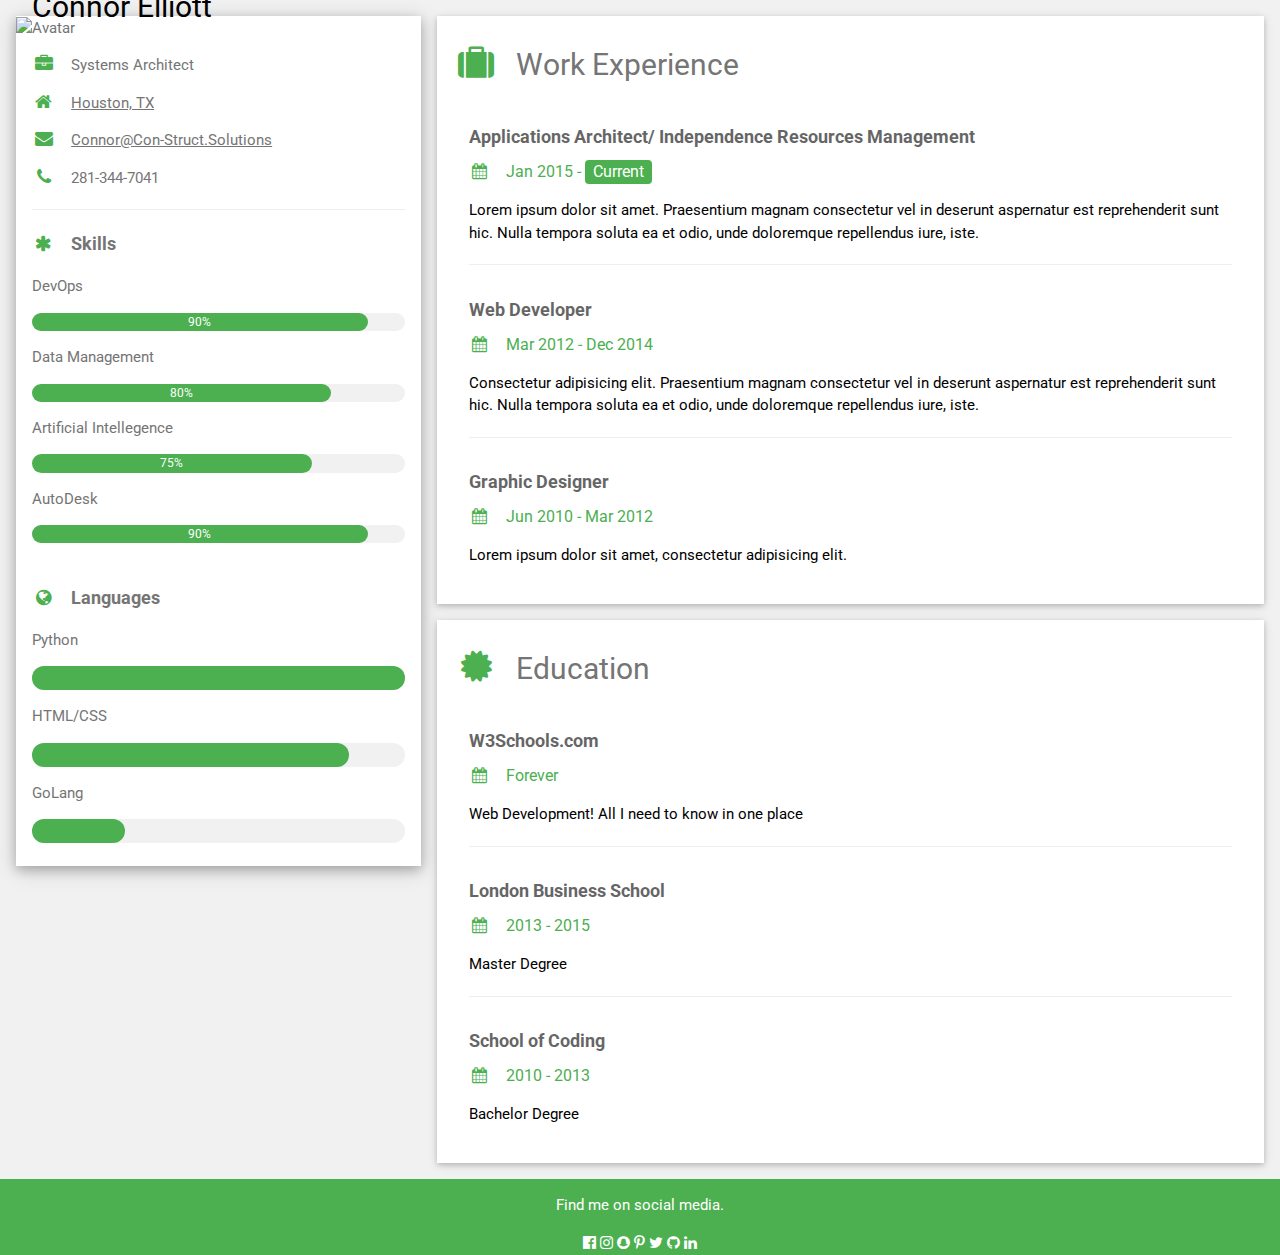
==== index.html @ 58356116 "Create index.html" ====
<!DOCTYPE html>
<html>
<title>Connor Elliott</title>
<meta charset="UTF-8">
<meta name="viewport" content="width=device-width, initial-scale=1">
<link rel="stylesheet" href="https://www.w3schools.com/w3css/4/w3.css">
<link rel='stylesheet' href='https://fonts.googleapis.com/css?family=Roboto'>
<link rel="stylesheet" href="https://cdnjs.cloudflare.com/ajax/libs/font-awesome/4.7.0/css/font-awesome.min.css">
<style>
html,body,h1,h2,h3,h4,h5,h6 {font-family: "Roboto", sans-serif}
</style>
<body class="w3-light-grey">

<!-- Page Container -->
<div class="w3-content w3-margin-top" style="max-width:1400px;">

  <!-- The Grid -->
  <div class="w3-row-padding">

    <!-- Left Column -->
    <div class="w3-third">

      <div class="w3-white w3-text-grey w3-card-4">
        <div class="w3-display-container">
          <img src="/w3images/avatar_hat.jpg" style="width:100%" alt="Avatar">
          <div class="w3-display-bottomleft w3-container w3-text-black">
            <h2>Connor Elliott</h2>
          </div>
        </div>
        <div class="w3-container">
          <p><i class="fa fa-briefcase fa-fw w3-margin-right w3-large w3-text-green"></i>Systems Architect</p>
          <p><i class="fa fa-home fa-fw w3-margin-right w3-large w3-text-green"></i><a href="https://goo.gl/maps/wrRQdWt1Neczyw5R8" target="_blank">Houston, TX</a></p>
          <p><i class="fa fa-envelope fa-fw w3-margin-right w3-large w3-text-green"></i><a href="mailto:Connor@Con-Struct.Solutions">Connor@Con-Struct.Solutions</a></p>
          <p><a href="tel:281-344-7041"><i class="fa fa-phone fa-fw w3-margin-right w3-large w3-text-green"></i></a>281-344-7041</p>
          <hr>

          <p class="w3-large"><b><i class="fa fa-asterisk fa-fw w3-margin-right w3-text-green"></i>Skills</b></p>
          <p>DevOps</p>
          <div class="w3-light-grey w3-round-xlarge w3-small">
            <div class="w3-container w3-center w3-round-xlarge w3-green" style="width:90%">90%</div>
          </div>
          <p>Data Management</p>
          <div class="w3-light-grey w3-round-xlarge w3-small">
            <div class="w3-container w3-center w3-round-xlarge w3-green" style="width:80%">
              <div class="w3-center w3-text-white">80%</div>
            </div>
          </div>
          <p>Artificial Intellegence</p>
          <div class="w3-light-grey w3-round-xlarge w3-small">
            <div class="w3-container w3-center w3-round-xlarge w3-green" style="width:75%">75%</div>
          </div>
          <p>AutoDesk</p>
          <div class="w3-light-grey w3-round-xlarge w3-small">
            <div class="w3-container w3-center w3-round-xlarge w3-green" style="width:90%">90%</div>
          </div>
          <br>

          <p class="w3-large w3-text-theme"><b><i class="fa fa-globe fa-fw w3-margin-right w3-text-green"></i>Languages</b></p>
          <p>Python</p>
          <div class="w3-light-grey w3-round-xlarge">
            <div class="w3-round-xlarge w3-green" style="height:24px;width:100%"></div>
          </div>
          <p>HTML/CSS</p>
          <div class="w3-light-grey w3-round-xlarge">
            <div class="w3-round-xlarge w3-green" style="height:24px;width:85%"></div>
          </div>
          <p>GoLang</p>
          <div class="w3-light-grey w3-round-xlarge">
            <div class="w3-round-xlarge w3-green" style="height:24px;width:25%"></div>
          </div>
          <br>
        </div>
      </div><br>

    <!-- End Left Column -->
    </div>

    <!-- Right Column -->
    <div class="w3-twothird">

      <div class="w3-container w3-card w3-white w3-margin-bottom">
        <h2 class="w3-text-grey w3-padding-16"><i class="fa fa-suitcase fa-fw w3-margin-right w3-xxlarge w3-text-green"></i>Work Experience</h2>
        <div class="w3-container">
          <h5 class="w3-opacity"><b>Applications Architect/ Independence Resources Management</b></h5>
          <h6 class="w3-text-green"><i class="fa fa-calendar fa-fw w3-margin-right"></i>Jan 2015 - <span class="w3-tag w3-green w3-round">Current</span></h6>
          <p>Lorem ipsum dolor sit amet. Praesentium magnam consectetur vel in deserunt aspernatur est reprehenderit sunt hic. Nulla tempora soluta ea et odio, unde doloremque repellendus iure, iste.</p>
          <hr>
        </div>
        <div class="w3-container">
          <h5 class="w3-opacity"><b>Web Developer</b></h5>
          <h6 class="w3-text-green"><i class="fa fa-calendar fa-fw w3-margin-right"></i>Mar 2012 - Dec 2014</h6>
          <p>Consectetur adipisicing elit. Praesentium magnam consectetur vel in deserunt aspernatur est reprehenderit sunt hic. Nulla tempora soluta ea et odio, unde doloremque repellendus iure, iste.</p>
          <hr>
        </div>
        <div class="w3-container">
          <h5 class="w3-opacity"><b>Graphic Designer</b></h5>
          <h6 class="w3-text-green"><i class="fa fa-calendar fa-fw w3-margin-right"></i>Jun 2010 - Mar 2012</h6>
          <p>Lorem ipsum dolor sit amet, consectetur adipisicing elit. </p><br>
        </div>
      </div>

      <div class="w3-container w3-card w3-white">
        <h2 class="w3-text-grey w3-padding-16"><i class="fa fa-certificate fa-fw w3-margin-right w3-xxlarge w3-text-green"></i>Education</h2>
        <div class="w3-container">
          <h5 class="w3-opacity"><b>W3Schools.com</b></h5>
          <h6 class="w3-text-green"><i class="fa fa-calendar fa-fw w3-margin-right"></i>Forever</h6>
          <p>Web Development! All I need to know in one place</p>
          <hr>
        </div>
        <div class="w3-container">
          <h5 class="w3-opacity"><b>London Business School</b></h5>
          <h6 class="w3-text-green"><i class="fa fa-calendar fa-fw w3-margin-right"></i>2013 - 2015</h6>
          <p>Master Degree</p>
          <hr>
        </div>
        <div class="w3-container">
          <h5 class="w3-opacity"><b>School of Coding</b></h5>
          <h6 class="w3-text-green"><i class="fa fa-calendar fa-fw w3-margin-right"></i>2010 - 2013</h6>
          <p>Bachelor Degree</p><br>
        </div>
      </div>

    <!-- End Right Column -->
    </div>

  <!-- End Grid -->
  </div>

  <!-- End Page Container -->
</div>

<footer class="w3-container w3-green w3-center w3-margin-top">
  <p>Find me on social media.</p>
  <i class="fa fa-facebook-official w3-hover-opacity"></i>
  <i class="fa fa-instagram w3-hover-opacity"></i>
  <i class="fa fa-snapchat w3-hover-opacity"></i>
  <i class="fa fa-pinterest-p w3-hover-opacity"></i>
  <i class="fa fa-twitter w3-hover-opacity"></i>
  <i class="fa fa-github w3-hover-opacity"></i>
  <i class="fa fa-linkedin w3-hover-opacity"></i>
  <!-- <p>Powered by <a href="https://www.w3schools.com/w3css/default.asp" target="_blank">w3.css</a></p> -->
</footer>

</body>
</html>
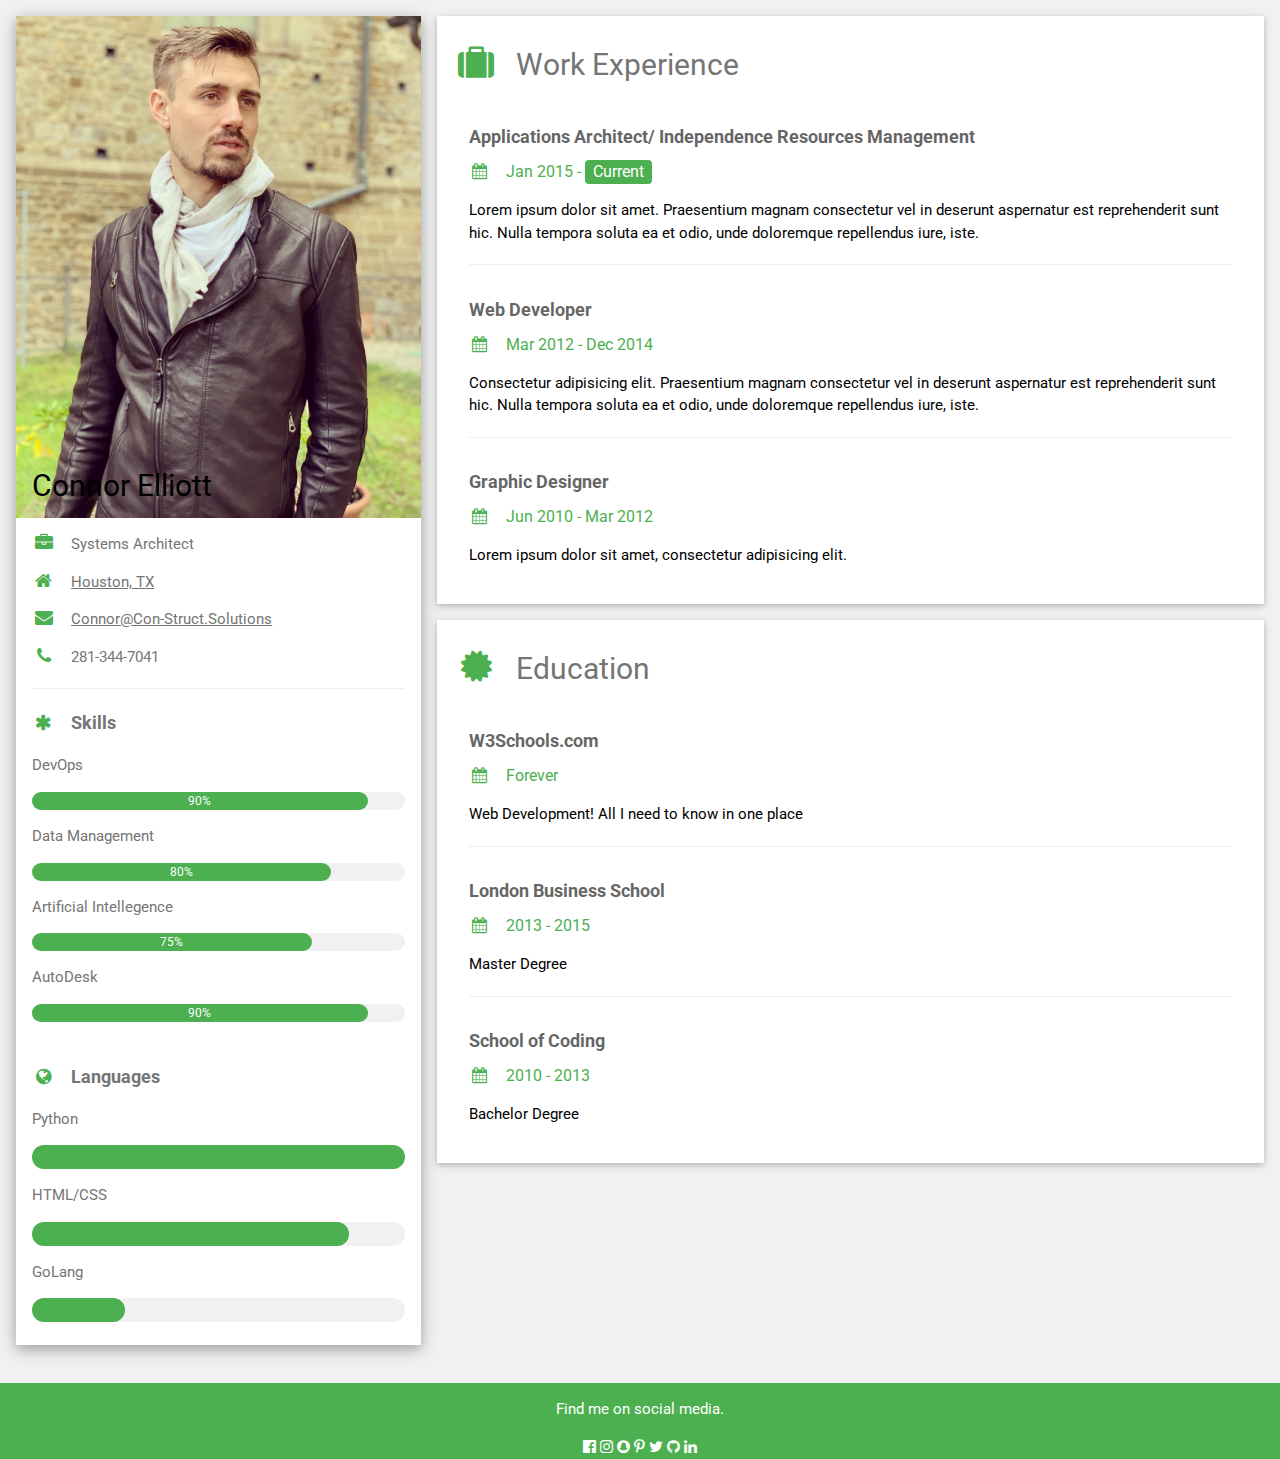
==== commit 7bd2a313: "edit site" ====
--- a/index.html
+++ b/index.html
@@ -22,7 +22,7 @@
 
       <div class="w3-white w3-text-grey w3-card-4">
         <div class="w3-display-container">
-          <img src="/w3images/avatar_hat.jpg" style="width:100%" alt="Avatar">
+          <img src="/img/avatar.jpg" style="width:100%" alt="Connor">
           <div class="w3-display-bottomleft w3-container w3-text-black">
             <h2>Connor Elliott</h2>
           </div>
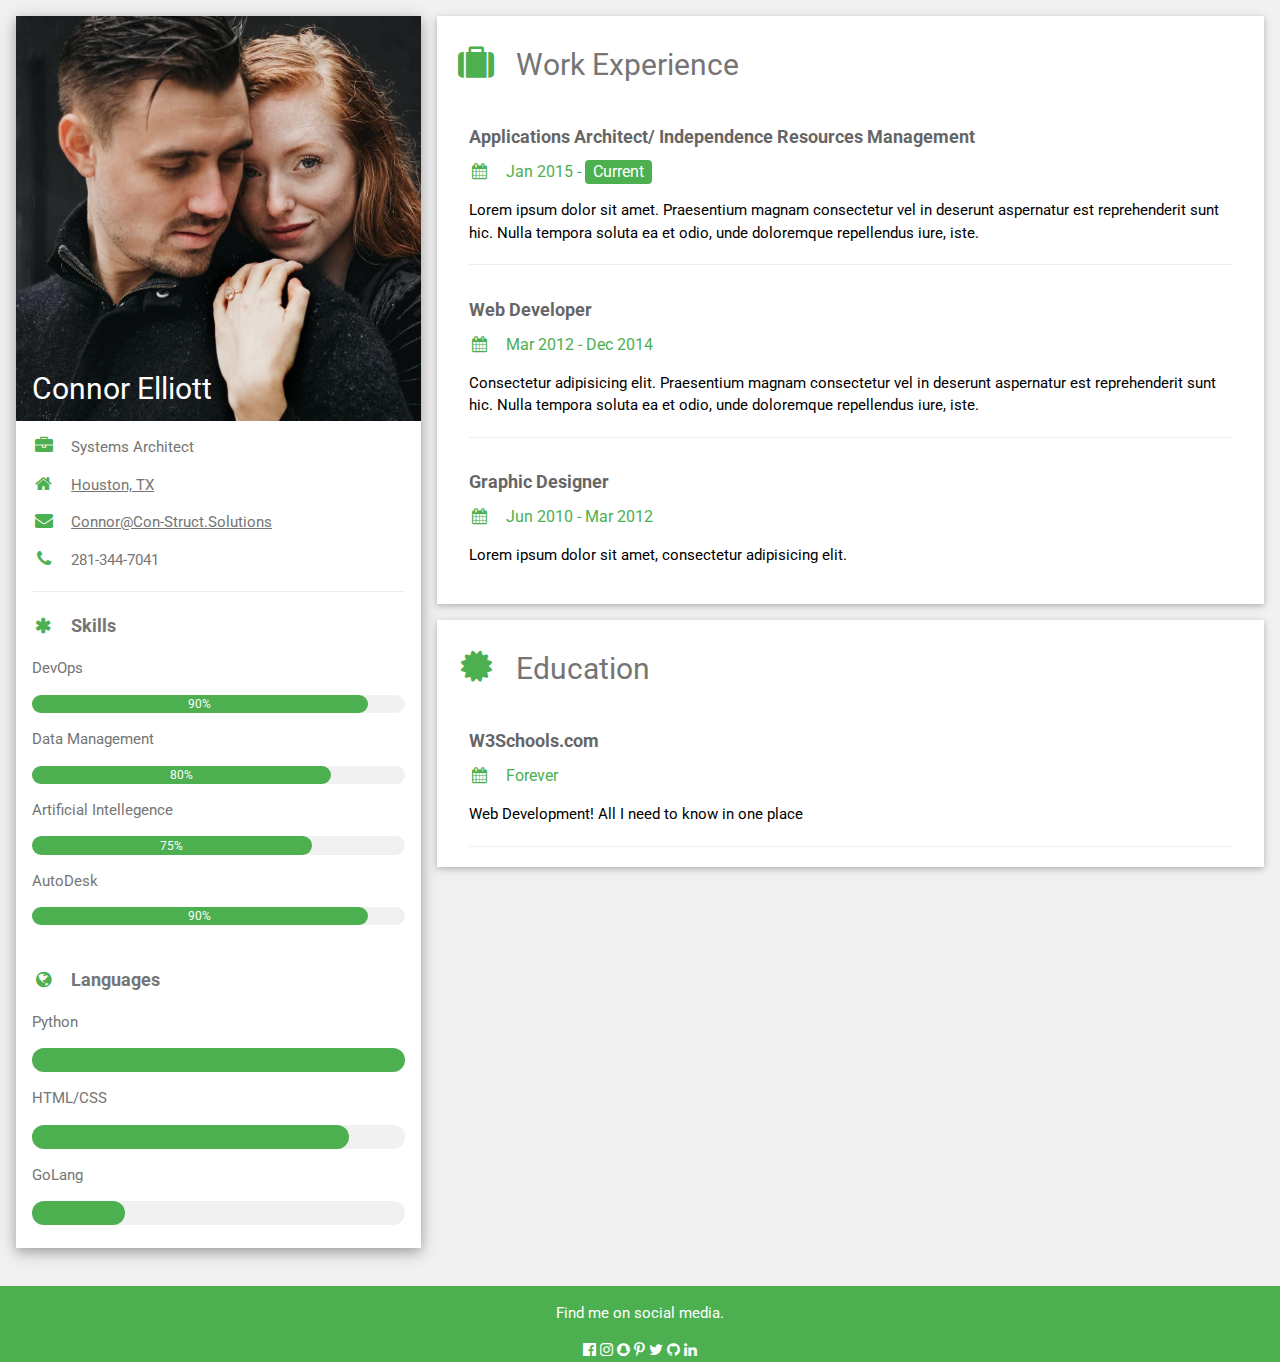
==== commit 113dfa13: "add" ====
--- a/index.html
+++ b/index.html
@@ -22,8 +22,8 @@
 
       <div class="w3-white w3-text-grey w3-card-4">
         <div class="w3-display-container">
-          <img src="/img/avatar.jpg" style="width:100%" alt="Connor">
-          <div class="w3-display-bottomleft w3-container w3-text-black">
+          <img src="/img/avatar1.jpg" style="width:100%" alt="Connor">
+          <div class="w3-display-bottomleft w3-container w3-text-white">
             <h2>Connor Elliott</h2>
           </div>
         </div>
@@ -107,17 +107,17 @@
           <p>Web Development! All I need to know in one place</p>
           <hr>
         </div>
-        <div class="w3-container">
+        <!-- <div class="w3-container">
           <h5 class="w3-opacity"><b>London Business School</b></h5>
           <h6 class="w3-text-green"><i class="fa fa-calendar fa-fw w3-margin-right"></i>2013 - 2015</h6>
           <p>Master Degree</p>
           <hr>
-        </div>
-        <div class="w3-container">
+        </div> -->
+        <!-- <div class="w3-container">
           <h5 class="w3-opacity"><b>School of Coding</b></h5>
           <h6 class="w3-text-green"><i class="fa fa-calendar fa-fw w3-margin-right"></i>2010 - 2013</h6>
           <p>Bachelor Degree</p><br>
-        </div>
+        </div> -->
       </div>
 
     <!-- End Right Column -->
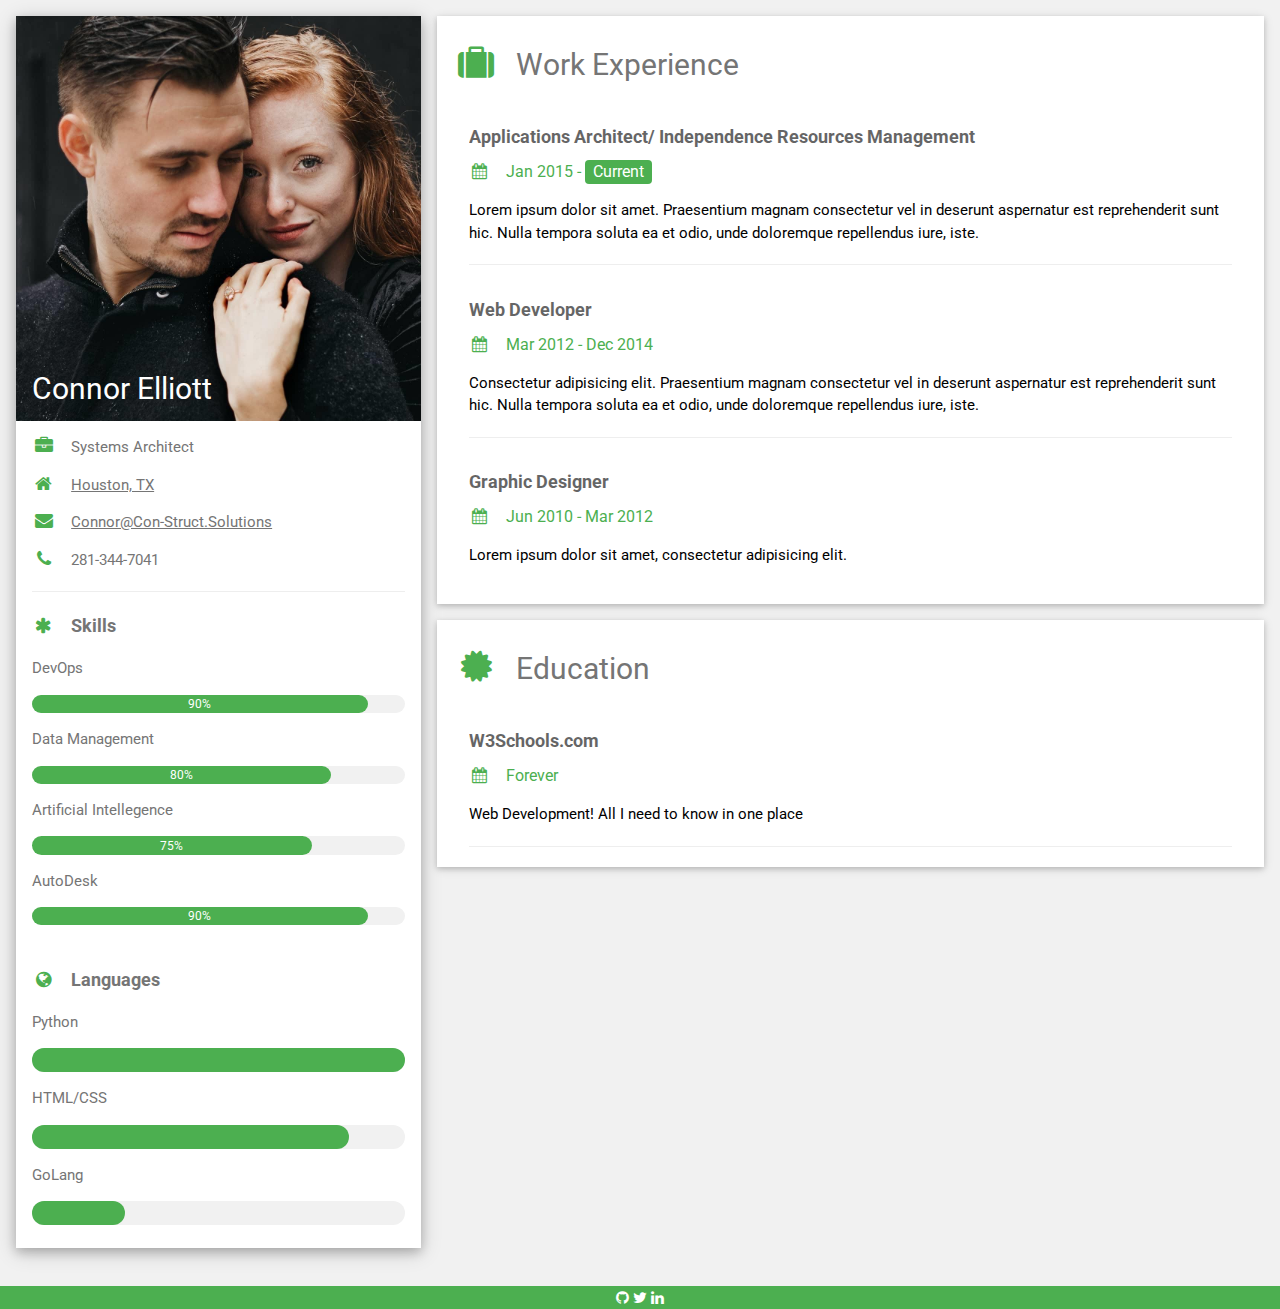
==== commit 3f799ebf: "update" ====
--- a/index.html
+++ b/index.html
@@ -21,12 +21,14 @@
     <div class="w3-third">
 
       <div class="w3-white w3-text-grey w3-card-4">
-        <div class="w3-display-container">
-          <img src="/img/avatar1.jpg" style="width:100%" alt="Connor">
-          <div class="w3-display-bottomleft w3-container w3-text-white">
-            <h2>Connor Elliott</h2>
+        <a href="/contact">
+          <div class="w3-display-container">
+            <img src="/img/avatar1.jpg" style="width:100%" alt="Connor">
+            <div class="w3-display-bottomleft w3-container w3-text-white">
+              <h2>Connor Elliott</h2>
+            </div>
           </div>
-        </div>
+        </a>
         <div class="w3-container">
           <p><i class="fa fa-briefcase fa-fw w3-margin-right w3-large w3-text-green"></i>Systems Architect</p>
           <p><i class="fa fa-home fa-fw w3-margin-right w3-large w3-text-green"></i><a href="https://goo.gl/maps/wrRQdWt1Neczyw5R8" target="_blank">Houston, TX</a></p>
@@ -107,17 +109,6 @@
           <p>Web Development! All I need to know in one place</p>
           <hr>
         </div>
-        <!-- <div class="w3-container">
-          <h5 class="w3-opacity"><b>London Business School</b></h5>
-          <h6 class="w3-text-green"><i class="fa fa-calendar fa-fw w3-margin-right"></i>2013 - 2015</h6>
-          <p>Master Degree</p>
-          <hr>
-        </div> -->
-        <!-- <div class="w3-container">
-          <h5 class="w3-opacity"><b>School of Coding</b></h5>
-          <h6 class="w3-text-green"><i class="fa fa-calendar fa-fw w3-margin-right"></i>2010 - 2013</h6>
-          <p>Bachelor Degree</p><br>
-        </div> -->
       </div>
 
     <!-- End Right Column -->
@@ -130,14 +121,14 @@
 </div>
 
 <footer class="w3-container w3-green w3-center w3-margin-top">
-  <p>Find me on social media.</p>
-  <i class="fa fa-facebook-official w3-hover-opacity"></i>
-  <i class="fa fa-instagram w3-hover-opacity"></i>
-  <i class="fa fa-snapchat w3-hover-opacity"></i>
-  <i class="fa fa-pinterest-p w3-hover-opacity"></i>
-  <i class="fa fa-twitter w3-hover-opacity"></i>
-  <i class="fa fa-github w3-hover-opacity"></i>
-  <i class="fa fa-linkedin w3-hover-opacity"></i>
+  <!-- <p>Find me on social media.</p> -->
+  <!-- <i class="fa fa-facebook-official w3-hover-opacity"></i> -->
+  <!-- <i class="fa fa-instagram w3-hover-opacity"></i> -->
+  <!-- <i class="fa fa-snapchat w3-hover-opacity"></i> -->
+  <!-- <i class="fa fa-pinterest-p w3-hover-opacity"></i> -->
+  <a href="https://github.com/conman6989"><i class="fa fa-github w3-hover-opacity"></i></a>
+  <a href="https://twitter.com/conman6989"><i class="fa fa-twitter w3-hover-opacity"></i></a>
+  <a href="https://www.linkedin.com/in/connor-elliott-86686344/"><i class="fa fa-linkedin w3-hover-opacity"></i></a>
   <!-- <p>Powered by <a href="https://www.w3schools.com/w3css/default.asp" target="_blank">w3.css</a></p> -->
 </footer>
 
